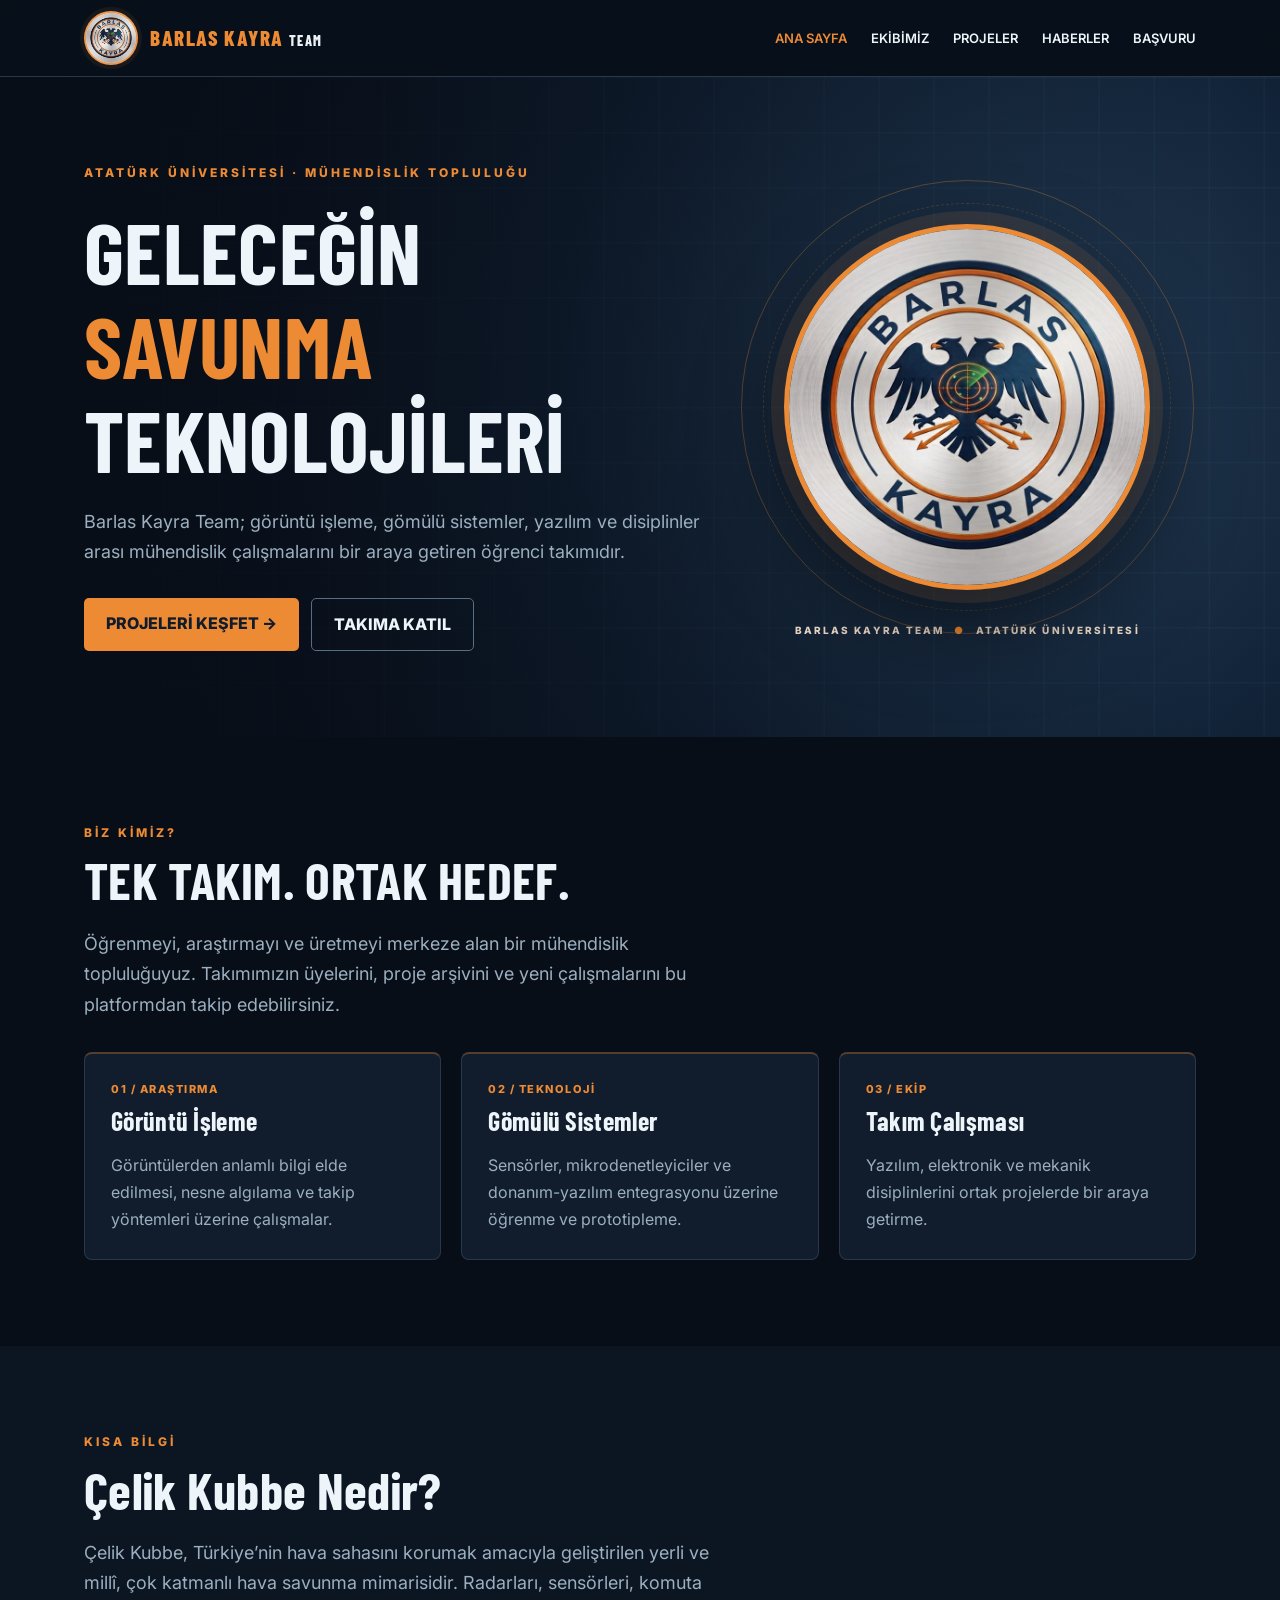
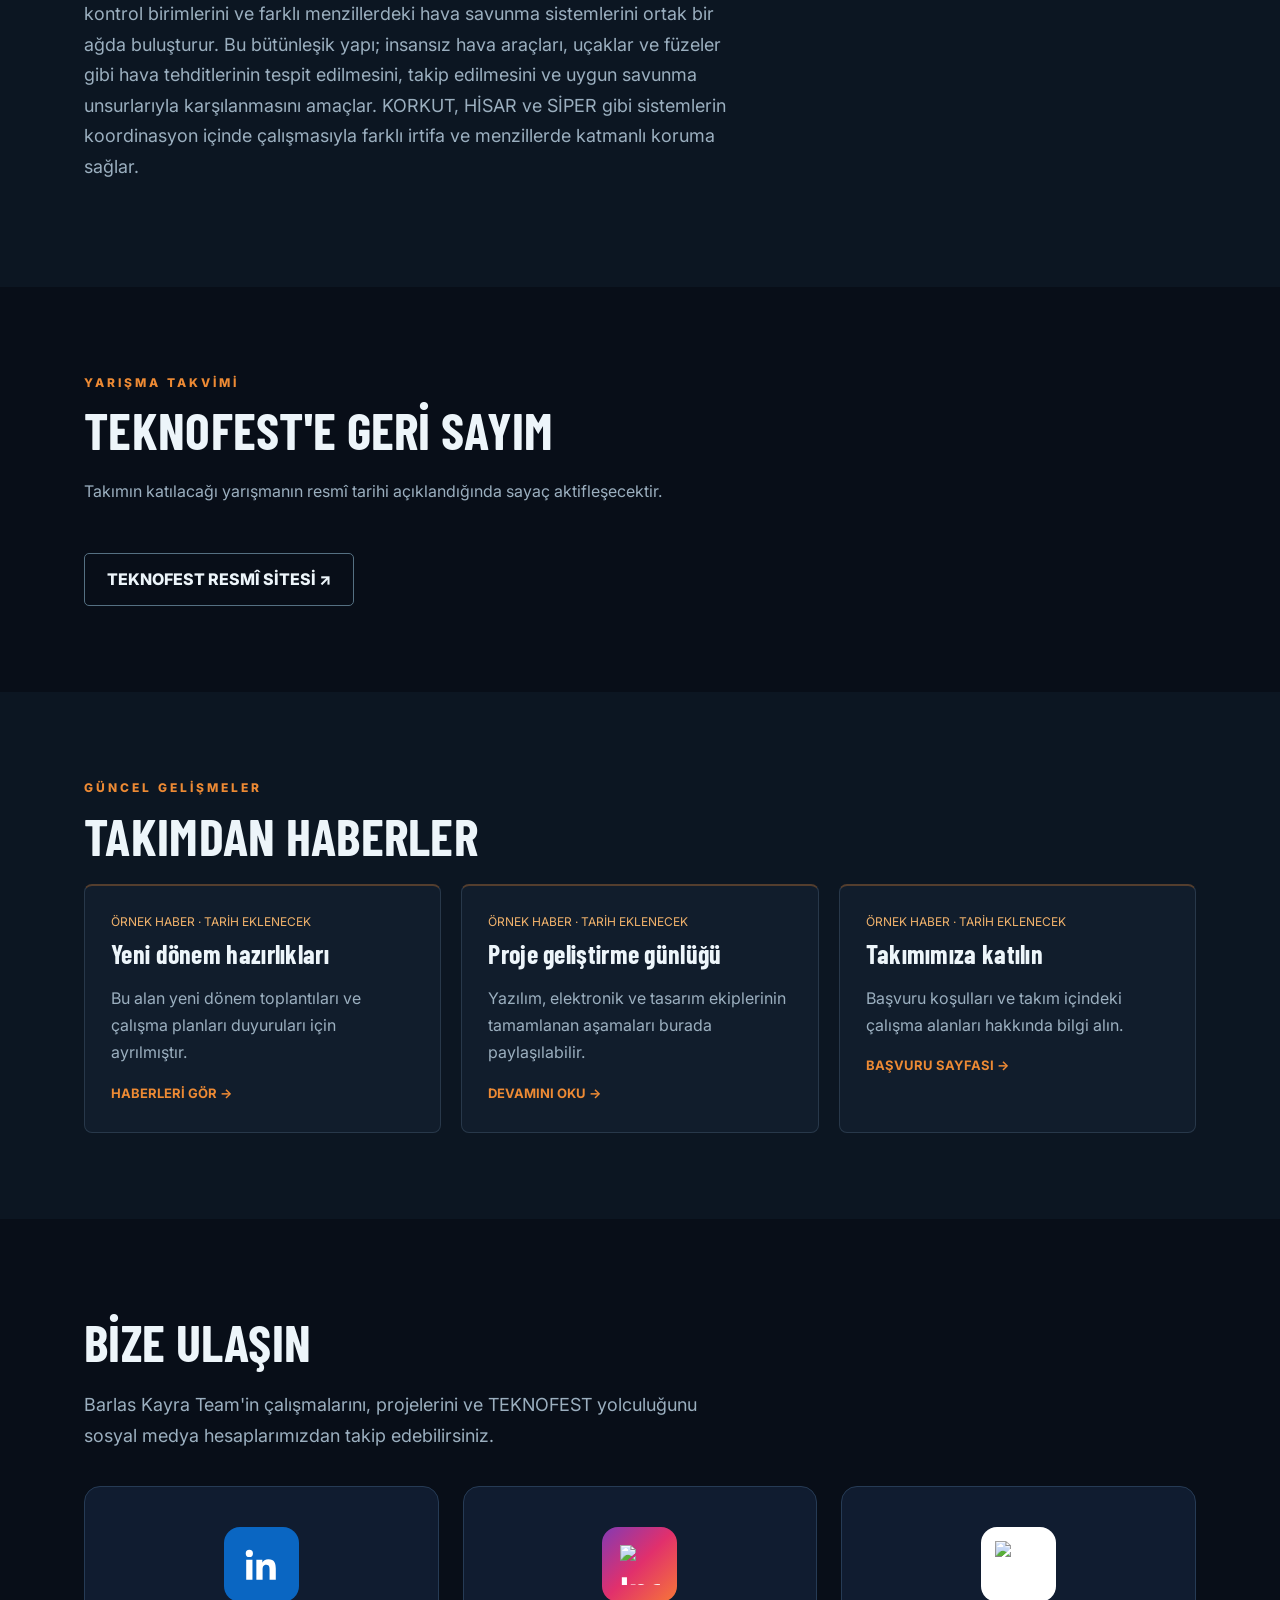
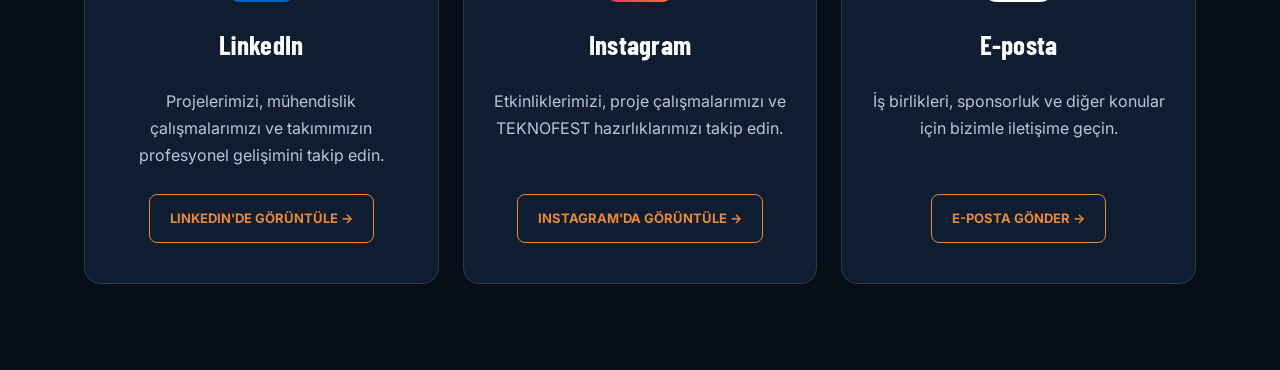
==== index.html @ f14dc2ac "Add files via upload" ====
<!DOCTYPE html>
<!-- Barlas Kayra Team | Ana Sayfa -->
<html lang="tr">
  <head>
    <meta charset="utf-8"/>
    <meta content="width=device-width, initial-scale=1" name="viewport"/>
    <meta content="Barlas Kayra Team | Atatürk Üniversitesi hava savunma sistemleri ve mühendislik takımı" name="description"/>
    <title>
      Barlas Kayra Team | Ana Sayfa
    </title>
    <link href="assets/favicon.png" rel="icon" type="image/png"/>
    <meta content="#080e18" name="theme-color"/>
    <link href="assets/favicon.png" rel="apple-touch-icon"/>
    <link href="https://fonts.googleapis.com" rel="preconnect"/>
    <link crossorigin="" href="https://fonts.gstatic.com" rel="preconnect"/>
    <link href="https://fonts.googleapis.com/css2?family=Barlow+Condensed:wght@500;600;700;800&amp;family=Inter:wght@400;500;600;700&amp;display=swap" rel="stylesheet"/>
    <link href="style.css" rel="stylesheet"/>
  </head>
  <body>
    <a class="skip-link" href="#main">İçeriğe geç</a>
    <header>
      <nav class="wrap">
        <a class="brand" href="index.html">
          <img alt="Barlas Kayra Team logosu" class="brand-logo" height="52" src="assets/barlas-kayra-logo.webp" width="52"/>
          <span class="brand-text">
            BARLAS
            <span>
              KAYRA
            </span>
            <small>
              TEAM
            </small>
          </span>
        </a>
        <button aria-controls="nav-links" aria-expanded="false" aria-label="Menüyü aç" class="menu" type="button">
          ☰
        </button>
        <div class="navlinks" id="nav-links">
          <a aria-current="page" class="active" href="index.html">
            ANA SAYFA
          </a>
          <a href="ekip.html">
            EKİBİMİZ
          </a>
          <a href="projeler.html">
            PROJELER
          </a>
          <a href="haberler.html">
            HABERLER
          </a>
          <a href="basvuru.html">
            BAŞVURU
          </a>
        </div>
      </nav>
    </header>
    
    <main id="main">
      <section class="hero">
        <div class="wrap hero-layout">
          <div class="hero-copy">
            <div class="eyebrow">
              ATATÜRK ÜNİVERSİTESİ · MÜHENDİSLİK TOPLULUĞU
            </div>
            <h1>
              GELECEĞİN
              <br/>
              <span style="color:var(--accent)">
                SAVUNMA
              </span>
              <br/>
              TEKNOLOJİLERİ
            </h1>
            <p class="lead">
              Barlas Kayra Team; görüntü işleme, gömülü sistemler, yazılım ve disiplinler arası mühendislik çalışmalarını bir araya getiren öğrenci takımıdır.
            </p>
            <div class="actions">
              <a class="btn" href="projeler.html">
                PROJELERİ KEŞFET →
              </a>
              <a class="btn secondary" href="basvuru.html">
                TAKIMA KATIL
              </a>
            </div>
          </div>
          <div class="hero-emblem">
            <span class="emblem-ring emblem-ring-outer">
            </span>
            <span class="emblem-ring emblem-ring-inner">
            </span>
            <img alt="Barlas Kayra Team: çift başlı kartal ve radar sembollü kulüp logosu" height="510" src="assets/barlas-kayra-logo.webp" width="510"/>
            <span class="emblem-caption">
              BARLAS KAYRA TEAM
              <b>
                ●
              </b>
              ATATÜRK ÜNİVERSİTESİ
            </span>
          </div>
        </div>
      </section>
      <section class="section">
        <div class="wrap">
          <div class="section-head">
            <div class="eyebrow">
              BİZ KİMİZ?
            </div>
            <h2>
              TEK TAKIM. ORTAK HEDEF.
            </h2>
            <p class="lead">
              Öğrenmeyi, araştırmayı ve üretmeyi merkeze alan bir mühendislik topluluğuyuz. Takımımızın üyelerini, proje arşivini ve yeni çalışmalarını bu platformdan takip edebilirsiniz.
            </p>
          </div>
          <div class="grid">
            <article class="card">
              <div class="tag">
                01 / ARAŞTIRMA
              </div>
              <h3>
                Görüntü İşleme
              </h3>
              <p>
                Görüntülerden anlamlı bilgi elde edilmesi, nesne algılama ve takip yöntemleri üzerine çalışmalar.
              </p>
            </article>
            <article class="card">
              <div class="tag">
                02 / TEKNOLOJİ
              </div>
              <h3>
                Gömülü Sistemler
              </h3>
              <p>
                Sensörler, mikrodenetleyiciler ve donanım-yazılım entegrasyonu üzerine öğrenme ve prototipleme.
              </p>
            </article>
            <article class="card">
              <div class="tag">
                03 / EKİP
              </div>
              <h3>
                Takım Çalışması
              </h3>
              <p>
                Yazılım, elektronik ve mekanik disiplinlerini ortak projelerde bir araya getirme.
              </p>
            </article>
          </div>
        </div>
      </section>
      <section class="section alt">
        <div class="wrap">
          <div class="eyebrow">
            KISA BİLGİ
          </div>
          <h2>
         Çelik Kubbe Nedir?
          </h2>
          <p class="lead">
            

Çelik Kubbe, Türkiye’nin hava sahasını korumak amacıyla geliştirilen yerli ve millî, çok katmanlı hava savunma mimarisidir. Radarları, sensörleri, komuta kontrol birimlerini ve farklı menzillerdeki hava savunma sistemlerini ortak bir ağda buluşturur.

Bu bütünleşik yapı; insansız hava araçları, uçaklar ve füzeler gibi hava tehditlerinin tespit edilmesini, takip edilmesini ve uygun savunma unsurlarıyla karşılanmasını amaçlar. KORKUT, HİSAR ve SİPER gibi sistemlerin koordinasyon içinde çalışmasıyla farklı irtifa ve menzillerde katmanlı koruma sağlar.
          </p>
        </div>
      </section>
      <section class="section">
        <div class="wrap">
          <div class="eyebrow">
            YARIŞMA TAKVİMİ
          </div>
          <h2>
            TEKNOFEST'E GERİ SAYIM
          </h2>
          <p>
            Takımın katılacağı yarışmanın resmî tarihi açıklandığında sayaç aktifleşecektir.
          </p>
          <div class="countdown" id="countdown" role="timer">
          </div>
          <noscript>
            <div class="notice">Geri sayım için JavaScript gerekir.</div>
          </noscript>
          <a class="btn secondary" href="https://www.teknofest.org/" rel="noopener noreferrer" target="_blank">
            TEKNOFEST RESMÎ SİTESİ ↗
          </a>
        </div>
      </section>
      <section class="section alt">
        <div class="wrap">
          <div class="eyebrow">
            GÜNCEL GELİŞMELER
          </div>
          <h2>
            TAKIMDAN HABERLER
          </h2>
          <div class="grid">
            <article class="card">
              <div class="meta">
                ÖRNEK HABER · TARİH EKLENECEK
              </div>
              <h3>
                Yeni dönem hazırlıkları
              </h3>
              <p>
                Bu alan yeni dönem toplantıları ve çalışma planları duyuruları için ayrılmıştır.
              </p>
              <a class="more" href="haberler.html">
                HABERLERİ GÖR →
              </a>
            </article>
            <article class="card">
              <div class="meta">
                ÖRNEK HABER · TARİH EKLENECEK
              </div>
              <h3>
                Proje geliştirme günlüğü
              </h3>
              <p>
                Yazılım, elektronik ve tasarım ekiplerinin tamamlanan aşamaları burada paylaşılabilir.
              </p>
              <a class="more" href="haberler.html">
                DEVAMINI OKU →
              </a>
            </article>
            <article class="card">
              <div class="meta">
                ÖRNEK HABER · TARİH EKLENECEK
              </div>
              <h3>
                Takımımıza katılın
              </h3>
              <p>
                Başvuru koşulları ve takım içindeki çalışma alanları hakkında bilgi alın.
              </p>
              <a class="more" href="basvuru.html">
                BAŞVURU SAYFASI →
              </a>
            </article>
          </div>
        </div>
      </section>
      

<!-- BİZE ULAŞIN -->
<section class="section" id="iletisim">
  <div class="wrap">
    <h2>BİZE ULAŞIN</h2>
    <p class="lead">Barlas Kayra Team'in çalışmalarını, projelerini ve TEKNOFEST yolculuğunu sosyal medya hesaplarımızdan takip edebilirsiniz.</p>

<div class="contact-grid">

    <!-- LINKEDIN KARTI -->
    <article class="contact-card">

        <div class="contact-icon linkedin">
            <svg
                xmlns="http://www.w3.org/2000/svg"
                width="42"
                height="42"
                viewBox="0 0 24 24"
                fill="white"
                aria-hidden="true"
            >
                <path d="M20.447 20.452h-3.554v-5.569c0-1.328-.027-3.037-1.852-3.037-1.853 0-2.136 1.445-2.136 2.939v5.667H9.35V9h3.414v1.561h.049c.476-.9 1.637-1.85 3.37-1.85 3.601 0 4.267 2.37 4.267 5.455v6.286zM5.337 7.433a2.062 2.062 0 1 1 0-4.124 2.062 2.062 0 0 1 0 4.124zM7.119 20.452H3.555V9h3.564v11.452z"/>
            </svg>
        </div>

        <h3>LinkedIn</h3>

        <p>
            Projelerimizi, mühendislik çalışmalarımızı
            ve takımımızın profesyonel gelişimini takip edin.
        </p>

        <a
            class="contact-button"
            href="https://www.linkedin.com/"
            target="_blank"
            rel="noopener noreferrer"
        >
            LINKEDIN'DE GÖRÜNTÜLE →
        </a>

    </article>

    <!-- INSTAGRAM KARTI -->
    <article class="contact-card">

        <div class="contact-icon instagram">
            <img
                src="https://cdn.simpleicons.org/instagram/ffffff"
                alt="Instagram logosu"
                loading="lazy"
            >
        </div>

        <h3>Instagram</h3>

        <p>
            Etkinliklerimizi, proje çalışmalarımızı
            ve TEKNOFEST hazırlıklarımızı takip edin.
        </p>

        <a
            class="contact-button"
            href="https://www.instagram.com/barlaskayrateam/"
            target="_blank"
            rel="noopener noreferrer"
        >
            INSTAGRAM'DA GÖRÜNTÜLE →
        </a>

    </article>

    <!-- GMAIL KARTI -->
    <article class="contact-card">

        <div class="contact-icon gmail">
            <img
                src="https://cdn.simpleicons.org/gmail/EA4335"
                alt="Gmail logosu"
                loading="lazy"
            >
        </div>

        <h3>E-posta</h3>

        <p>
            İş birlikleri, sponsorluk ve diğer konular
            için bizimle iletişime geçin.
        </p>

        <a
            class="contact-button"
            href="mailto:barlaskayrateam@gmail.com"
        >
            E-POSTA GÖNDER →
        </a>

    </article>

</div>
---- style.css ----
/* Barlas Kayra Team | Ortak stil dosyası */

:root {
  --bg: #080e18;
  --panel: #111d2c;
  --line: #28384a;
  --ink: #edf5fa;
  --muted: #9bafbf;
  --accent: #ed8a34;
  --gold: #f2b36c;
}

* {
  box-sizing:border-box
}

html {
  scroll-behavior:smooth
}

body {
  margin:0;
  background:var(--bg);
  color:var(--ink);
  font-family:Inter,Arial,sans-serif;
  line-height:1.7
}

a {
  color:inherit;
  text-decoration:none
}

.wrap {
  max-width:1160px;
  margin:auto;
  padding:0 24px
}

header {
  position:sticky;
  top:0;
  z-index:10;
  background:#08101bea;
  border-bottom:1px solid var(--line);
  backdrop-filter:blur(12px)
}

nav {
  display:flex;
  align-items:center;
  justify-content:space-between;
  min-height:76px;
  gap:18px
}

.brand {
  font:800 25px 'Barlow Condensed',sans-serif;
  letter-spacing:1.5px
}

.brand span {
  color:var(--accent)
}

.navlinks {
  display:flex;
  gap:24px;
  align-items:center;
  font-size:13px;
  font-weight:600
}

.navlinks a:hover,.active {
  color:var(--accent)
}

.btn {
  display:inline-block;
  background:var(--accent);
  color:#101b2b;
  padding:12px 22px;
  border-radius:5px;
  font-weight:800;
  border:0;
  cursor:pointer
}

.btn.secondary {
  background:transparent;
  color:var(--ink);
  border:1px solid #557082
}

.btn:hover {
  filter:brightness(1.12)
}

.menu {
  display:none;
  background:none;
  border:1px solid var(--line);
  color:white;
  padding:7px 12px
}

.hero {
  position:relative;
  overflow:hidden;
  min-height:600px;
  display:flex;
  align-items:center;
  background:radial-gradient(circle at 76% 48%,#273f58 0%,#112237 42%,#080e18 85%)
}

.hero:before {
  content:'';
  position:absolute;
  inset:0;
  background:linear-gradient(90deg,#080e18 3%,transparent 95%),repeating-linear-gradient(0deg,transparent 0 53px,#4da6ad0d 54px 55px),repeating-linear-gradient(90deg,transparent 0 53px,#4da6ad0d 54px 55px);
  pointer-events:none
}

.hero .wrap {
  position:relative;
  width:100%
}

.eyebrow {
  color:var(--accent);
  letter-spacing:3px;
  font-size:12px;
  font-weight:800;
  text-transform:uppercase
}

h1,h2,h3 {
  font-family:'Barlow Condensed',sans-serif;
  line-height:1.1;
  letter-spacing:.3px
}

h1 {
  font-size:clamp(52px,8vw,100px);
  max-width:790px;
  margin:20px 0
}

h2 {
  font-size:clamp(35px,5vw,52px);
  margin:8px 0 20px
}

h3 {
  font-size:26px;
  margin:8px 0 12px
}

p {
  color:var(--muted)
}

.lead {
  font-size:18px;
  max-width:650px
}

.actions {
  display:flex;
  gap:12px;
  flex-wrap:wrap;
  margin-top:30px
}

.section {
  padding:86px 0
}

.section.alt {
  background:#0c1622
}

.section-head {
  margin-bottom:32px
}

.grid {
  display:grid;
  grid-template-columns:repeat(3,1fr);
  gap:20px
}

.card {
  background:var(--panel);
  border:1px solid var(--line);
  padding:26px;
  border-radius:8px
}

.card p {
  margin-bottom:0
}

.tag {
  font-size:11px;
  font-weight:800;
  letter-spacing:1.5px;
  color:var(--accent)
}

.card a.more {
  display:inline-block;
  color:var(--accent);
  margin-top:15px;
  font-weight:700;
  font-size:13px
}

.statrow {
  display:flex;
  gap:24px;
  flex-wrap:wrap;
  margin-top:34px
}

.stat {
  border-left:2px solid var(--accent);
  padding-left:18px
}

.stat strong {
  display:block;
  font:700 35px 'Barlow Condensed',sans-serif
}

.stat small {
  color:var(--muted)
}

.countdown {
  display:flex;
  gap:12px;
  flex-wrap:wrap;
  margin:24px 0
}

.timebox {
  min-width:100px;
  text-align:center;
  padding:18px;
  background:#172739;
  border:1px solid #345166;
  border-radius:6px
}

.timebox strong {
  display:block;
  font:800 36px 'Barlow Condensed',sans-serif
}

.timebox small {
  font-size:11px;
  letter-spacing:2px;
  color:var(--muted)
}

.notice {
  border-left:3px solid var(--gold);
  padding:14px 18px;
  background:#252318;
  color:#e9d8b2;
  font-size:13px;
  margin-top:20px
}

.page-hero {
  padding:85px 0 55px;
  background:linear-gradient(120deg,#142b44,#090f1b)
}

.page-hero h1 {
  font-size:clamp(48px,7vw,75px);
  margin:12px 0
}

.avatar {
  height:120px;
  display:grid;
  place-items:center;
  background:linear-gradient(135deg,#1b3a48,#122230);
  border:1px solid #315461;
  border-radius:6px;
  font:800 42px 'Barlow Condensed',sans-serif;
  color:var(--accent)
}

.form {
  max-width:760px
}

.field {
  margin-bottom:18px
}

.field label {
  display:block;
  font-weight:700;
  font-size:13px;
  margin-bottom:7px
}

.field input,.field select,.field textarea {
  width:100%;
  background:#101e2d;
  color:var(--ink);
  border:1px solid #3a5264;
  padding:13px;
  border-radius:5px;
  font:inherit
}

.field textarea {
  min-height:130px
}

.field input:focus,.field select:focus,.field textarea:focus {
  outline:2px solid var(--accent)
}

.check {
  display:flex;
  gap:10px;
  align-items:flex-start;
  margin-bottom:18px
}

.check input {
  margin-top:7px
}

.check label {
  font-size:13px;
  color:var(--muted)
}

footer {
  padding:42px 0;
  border-top:1px solid var(--line);
  font-size:13px
}

footer .wrap {
  display:flex;
  justify-content:space-between;
  gap:20px;
  flex-wrap:wrap
}

footer p {
  margin:0
}

.meta {
  font-size:12px;
  color:var(--gold)
}

@media(max-width:800px) {
  .menu {
    display:block
  }
  .navlinks {
    display:none;
    position:absolute;
    left:0;
    right:0;
    top:76px;
    background:#101b29;
    flex-direction:column;
    align-items:stretch;
    padding:22px 25px
  }
  .navlinks.open {
    display:flex
  }
  .grid {
    grid-template-columns:1fr
  }
  .hero {
    min-height:580px
  }
  .section {
    padding:60px 0
  }
  .timebox {
    min-width:70px;
    flex:1
  }
}

/* Barlas Kayra Team'in özgün ambleminden uyarlanan kurumsal stil */ :root {
  --brand-navy: #172d4a;
  --brand-orange: #ed8a34;
  --brand-cream: #f4ece1;
}

.brand {
  display:inline-flex;
  align-items:center;
  gap:12px;
  line-height:1.1;
  white-space:nowrap;
  font-size:21px
}

.brand-logo {
  width:54px;
  height:54px;
  border-radius:50%;
  object-fit:cover;
  border:2px solid rgba(237,138,52,.85);
  background:#efe7db;
  box-shadow:0 0 0 4px rgba(237,138,52,.08)
}

.brand-text {
  display:inline-flex;
  align-items:baseline;
  gap:5px;
  flex-wrap:wrap
}

.brand-text small {
  color:#ecf1f6;
  letter-spacing:1.5px;
  font-size:14px
}

.navlinks a.active {
  color:var(--accent)
}

.hero {
  min-height:660px
}

.hero-layout {
  display:grid;
  grid-template-columns:minmax(0,1.15fr) minmax(315px,.85fr);
  align-items:center;
  gap:35px;
  z-index:1
}

.hero-copy {
  position:relative;
  z-index:2
}

.hero-copy h1 {
  font-size:clamp(53px,6.7vw,91px)
}

.hero-emblem {
  min-width:0;
  aspect-ratio:1;
  position:relative;
  display:grid;
  place-items:center;
  isolation:isolate
}

.hero-emblem>img {
  position:relative;
  z-index:2;
  width:80%;
  max-width:510px;
  height:auto;
  aspect-ratio:1;
  object-fit:cover;
  border-radius:50%;
  border:5px solid var(--brand-orange);
  box-shadow:0 0 0 13px rgba(241,151,73,.10),0 35px 85px rgba(0,0,0,.5)
}

.emblem-ring {
  position:absolute;
  border:1px solid rgba(237,138,52,.30);
  border-radius:50%;
  aspect-ratio:1;
  z-index:0;
  pointer-events:none
}

.emblem-ring-outer {
  width:99%
}

.emblem-ring-inner {
  width:89%;
  border-style:dashed;
  opacity:.7
}

.emblem-caption {
  position:absolute;
  bottom:-3px;
  left:0;
  right:0;
  text-align:center;
  color:#e9d6c5;
  font-size:10px;
  font-weight:800;
  letter-spacing:2.1px
}

.emblem-caption b {
  color:var(--brand-orange);
  margin-inline:6px
}

.page-hero-inner {
  display:flex;
  align-items:center;
  justify-content:space-between;
  gap:30px
}

.page-copy {
  min-width:0
}

.page-logo {
  border-radius:50%;
  border:3px solid var(--brand-orange);
  object-fit:cover;
  width:138px;
  height:138px;
  box-shadow:0 15px 45px #0005
}

.card {
  border-top:2px solid rgba(237,138,52,.30);
  transition:border-color .2s,transform .2s
}

.card:hover {
  border-color:rgba(237,138,52,.65);
  transform:translateY(-3px)
}

.btn:focus-visible,.navlinks a:focus-visible,.menu:focus-visible {
  outline:3px solid #f4b274;
  outline-offset:4px
}

@media(max-width:900px) {
  .hero-layout {
    gap:10px;
    grid-template-columns:1.2fr .8fr
  }
  .hero-copy h1 {
    font-size:clamp(48px,7vw,74px)
  }
  .emblem-caption {
    font-size:8px;
    letter-spacing:1px
  }
}

@media(max-width:800px) {
  .brand {
    font-size:19px
  }
  .brand-logo {
    width:48px;
    height:48px
  }
  .hero-layout {
    grid-template-columns:1fr;
    gap:15px;
    padding-top:64px;
    padding-bottom:70px
  }
  .hero {
    min-height:0
  }
  .hero-emblem {
    max-width:440px;
    width:100%;
    margin-inline:auto
  }
  .hero-copy h1 {
    font-size:clamp(49px,11vw,80px)
  }
  .page-logo {
    width:96px;
    height:96px
  }
  .page-hero-inner {
    gap:12px
  }
}

@media(max-width:480px) {
  .brand {
    font-size:17px;
    gap:8px
  }
  .brand-logo {
    width:42px;
    height:42px
  }
  .brand-text small {
    font-size:12px
  }
  .hero-emblem {
    max-width:340px
  }
  .emblem-caption {
    bottom:-12px;
    font-size:7.5px;
    letter-spacing:1.1px
  }
  .page-logo {
    width:72px;
    height:72px
  }
  .page-hero .eyebrow {
    letter-spacing:1.2px
  }
}

@media(prefers-reduced-motion:reduce) {
  .card {
    transition:none
  }
}

/* Son düzeltmeler: erişilebilirlik ve form */
.skip-link {
  position:absolute;
  left:12px;
  top:-60px;
  z-index:100;
  background:var(--accent);
  color:#101b2b;
  padding:10px 16px;
  border-radius:5px;
  font-weight:800
}

.skip-link:focus {
  top:12px
}

.field textarea {
  resize:vertical
}

.check input {
  flex-shrink:0
}

#form-result {
  margin-top:16px;
  color:var(--gold);
  font-size:14px
}

.field input:focus-visible,.field select:focus-visible,.field textarea:focus-visible {
  outline:2px solid var(--accent);
  outline-offset:2px
}

/* Ekip sayfası: grup ve üye kartları */
.members{list-style:none;margin:0;padding:0;display:grid;grid-template-columns:repeat(auto-fill,minmax(210px,1fr));gap:20px}
.members-lead{grid-template-columns:repeat(2,minmax(210px,260px))}
.member{background:var(--panel);border:1px solid var(--line);border-top:2px solid rgba(237,138,52,.45);border-radius:8px;overflow:hidden}
.member-photo{margin:0;aspect-ratio:4/5;background:#122230;overflow:hidden}
.member-photo img{width:100%;height:100%;object-fit:cover;display:block}
.member-photo.no-photo{display:grid;place-items:center;background:linear-gradient(135deg,#1b3a48,#122230)}
.member-initials{font:800 56px 'Barlow Condensed',sans-serif;color:var(--accent);letter-spacing:2px}
.member-info{padding:14px 16px 18px}
.member-info h3{font-size:22px;margin:2px 0 0}
.member-role{display:inline-block;font-size:11px;font-weight:800;letter-spacing:1.5px;color:var(--accent);text-transform:uppercase}
.group-head h2{border-left:4px solid var(--accent);padding-left:16px}
.subteams{display:grid;gap:38px}
.subteam-title{font-size:28px;margin:0 0 16px;display:flex;align-items:center;gap:14px}
.subteam-title:after{content:'';flex:1;height:1px;background:var(--line)}
.card.join{max-width:420px}
@media(max-width:800px){.members{grid-template-columns:repeat(2,1fr);gap:14px}.members-lead{grid-template-columns:repeat(2,1fr)}.member-info h3{font-size:19px}}

/* ============================== */
/* BİZE ULAŞIN BÖLÜMÜ */
/* ============================== */

.contact-grid {
  display: grid;
  grid-template-columns: repeat(3, minmax(0, 1fr));
  gap: 24px;
  margin-top: 35px;
}

/* SOSYAL MEDYA KARTLARI */

.contact-card {
  display: flex;
  flex-direction: column;
  align-items: center;
  text-align: center;

  padding: 40px 30px;

  background: #101c30;
  border: 1px solid #263b55;
  border-radius: 16px;

  color: #ffffff;
  text-decoration: none;

  transition: 0.3s ease;
}

.contact-card:hover {
  transform: translateY(-6px);
  border-color: #e98932;
  box-shadow: 0 12px 30px rgba(0, 0, 0, 0.25);
}

/* SOSYAL MEDYA SİMGELERİ */

.contact-icon {
  display: flex;
  align-items: center;
  justify-content: center;

  width: 75px;
  height: 75px;

  border-radius: 16px;
  margin-bottom: 20px;

  color: white;
  font-size: 34px;
  font-weight: bold;
}


/* LINKEDIN */

.contact-icon.linkedin,
.sosyal-logo.linkedin-logo {
    background: #0a66c2;
}

/* INSTAGRAM */

.contact-icon.instagram,
.sosyal-logo.instagram-logo {
    background: linear-gradient(
        135deg,
        #833ab4,
        #e1306c,
        #f77737
    );
}

/* GMAIL */

.contact-icon.gmail,
.sosyal-logo.gmail-logo {
    background: #ffffff;
}

/* TÜM LOGOLARIN ORTAK TASARIMI */

.contact-icon,
.sosyal-logo {
    display: flex;
    align-items: center;
    justify-content: center;

    width: 75px;
    height: 75px;

    border-radius: 16px;
    margin-bottom: 20px;
}

/* SVG LOGO BOYUTLARI */

.contact-icon svg,
.sosyal-logo svg {
    width: 42px;
    height: 42px;
    display: block;
}

/* GMAIL LOGOSU */

.contact-icon.gmail svg,
.sosyal-logo.gmail-logo svg {
    width: 48px;
    height: 48px;
}

/* KART BAŞLIKLARI */

.contact-card h3 {
  font-size: 27px;
  margin-bottom: 12px;
  color: #ffffff;
}

/* AÇIKLAMA */

.contact-card p {
  color: #b8c6d8;
  line-height: 1.7;
  margin-bottom: 25px;
}

/* BAĞLANTI BUTONU */

.contact-button {
  margin-top: auto;
  padding: 12px 20px;

  border: 1px solid #e98932;
  border-radius: 8px;

  color: #e98932;
  font-size: 13px;
  font-weight: 700;

  transition: 0.3s;
}

.contact-card:hover .contact-button {
  background: #e98932;
  color: #08121f;
}

/* MOBİL UYUMLULUK */

@media (max-width: 768px) {

  .contact-grid {
    grid-template-columns: 1fr;
  }

  .contact-card {
    padding: 30px 20px;
  }

}


/* PROJE GÖRSELLERİ SLIDER */

.proje-slider {
    position: relative;
    width: 100%;
    max-width: 1100px;
    margin: 30px auto 0;
    overflow: hidden;
    border-radius: 16px;
    background: #101c30;
    border: 1px solid #263b55;
}

/* FOTOĞRAF ALANI */

.slider-gorseller {
    width: 100%;
    height: 520px;
    position: relative;
}

/* FOTOĞRAFLAR */

.slider-foto {
    display: none;
    width: 100%;
    height: 100%;
    object-fit: contain;
}

/* AKTİF FOTOĞRAF */

.slider-foto.aktif {
    display: block;
}

/* SAĞ VE SOL OKLAR */

.slider-ok {
    position: absolute;
    top: 50%;
    transform: translateY(-50%);
    z-index: 2;

    width: 48px;
    height: 48px;

    background: rgba(8, 14, 24, 0.8);
    color: #ffffff;

    border: 1px solid #ed8a34;
    border-radius: 50%;

    font-size: 24px;
    cursor: pointer;
    transition: 0.3s;
}

.slider-ok:hover {
    background: #ed8a34;
    color: #080e18;
}

.slider-ok.onceki {
    left: 15px;
}

.slider-ok.sonraki {
    right: 15px;
}

/* FOTOĞRAF SAYACI */

.slider-sayac {
    text-align: center;
    margin-top: 15px;
    color: #ed8a34;
    font-size: 16px;
    font-weight: 700;
}

/* MOBİL UYUMLULUK */

@media (max-width: 768px) {

    .slider-gorseller {
        height: 300px;
    }

    .slider-ok {
        width: 38px;
        height: 38px;
        font-size: 19px;
    }

}

/* SAĞ PROJE KISAYOL MENÜSÜ */

.proje-kisayollar {
    position: fixed;
    top: 150px;
    right: 24px;
    width: 225px;
    padding: 22px 18px;

    background: #111d2e;
    border: 1px solid rgba(255, 140, 45, 0.25);
    border-radius: 16px;

    display: flex;
    flex-direction: column;
    gap: 12px;

    z-index: 20;
    box-shadow: 0 10px 30px rgba(0, 0, 0, 0.25);
}

.proje-kisayollar h3 {
    margin: 0 0 8px;
    color: #ff922e;
    font-size: 15px;
}

.proje-kisayollar a {
    color: #d5dce6;
    font-size: 12px;
    text-decoration: none;
    transition: color 0.2s;
}

.proje-kisayollar a:hover {
    color: #ff922e;
}

/* Menü içeriklerin üzerine binmesin */
@media (min-width: 1250px) {
    .proje-kisayollar ~ .section {
        margin-right: 245px;
    }
}

/* Küçük ekranlarda menüyü normal akışa al */
@media (max-width: 1249px) {
    .proje-kisayollar {
        position: static;
        width: auto;
        max-width: 600px;
        margin: 24px auto;
    }
}

/* Başlıklara tıklayınca üst menü kapatmasın */
section[id] {
    scroll-margin-top: 120px;
}

/* Bize Ulaşın - marka logoları ve duyarlı kart düzeni */
.contact-icon img { width: 40px; height: 40px; display: block; }
.contact-icon.gmail { background: #ffffff; }
.contact-icon.gmail img { width: 48px; height: 48px; }
.contact-card { min-width: 0; }
@media (max-width: 1000px) and (min-width: 769px) {
  .contact-grid { grid-template-columns: repeat(2, minmax(0, 1fr)); }
}

/* Bize Ulaşın: üç eşit kart ve marka logoları */
.contact-grid { grid-template-columns: repeat(3, minmax(0, 1fr)); }
.contact-card { min-width: 0; }
.contact-icon img { display:block; width:40px; height:40px; object-fit:contain; }
.contact-icon.gmail { background:#fff; }
.contact-icon.gmail img { width:48px; height:48px; }
@media (max-width: 1000px) and (min-width: 769px) {
  .contact-grid { grid-template-columns:repeat(2,minmax(0,1fr)); }
}
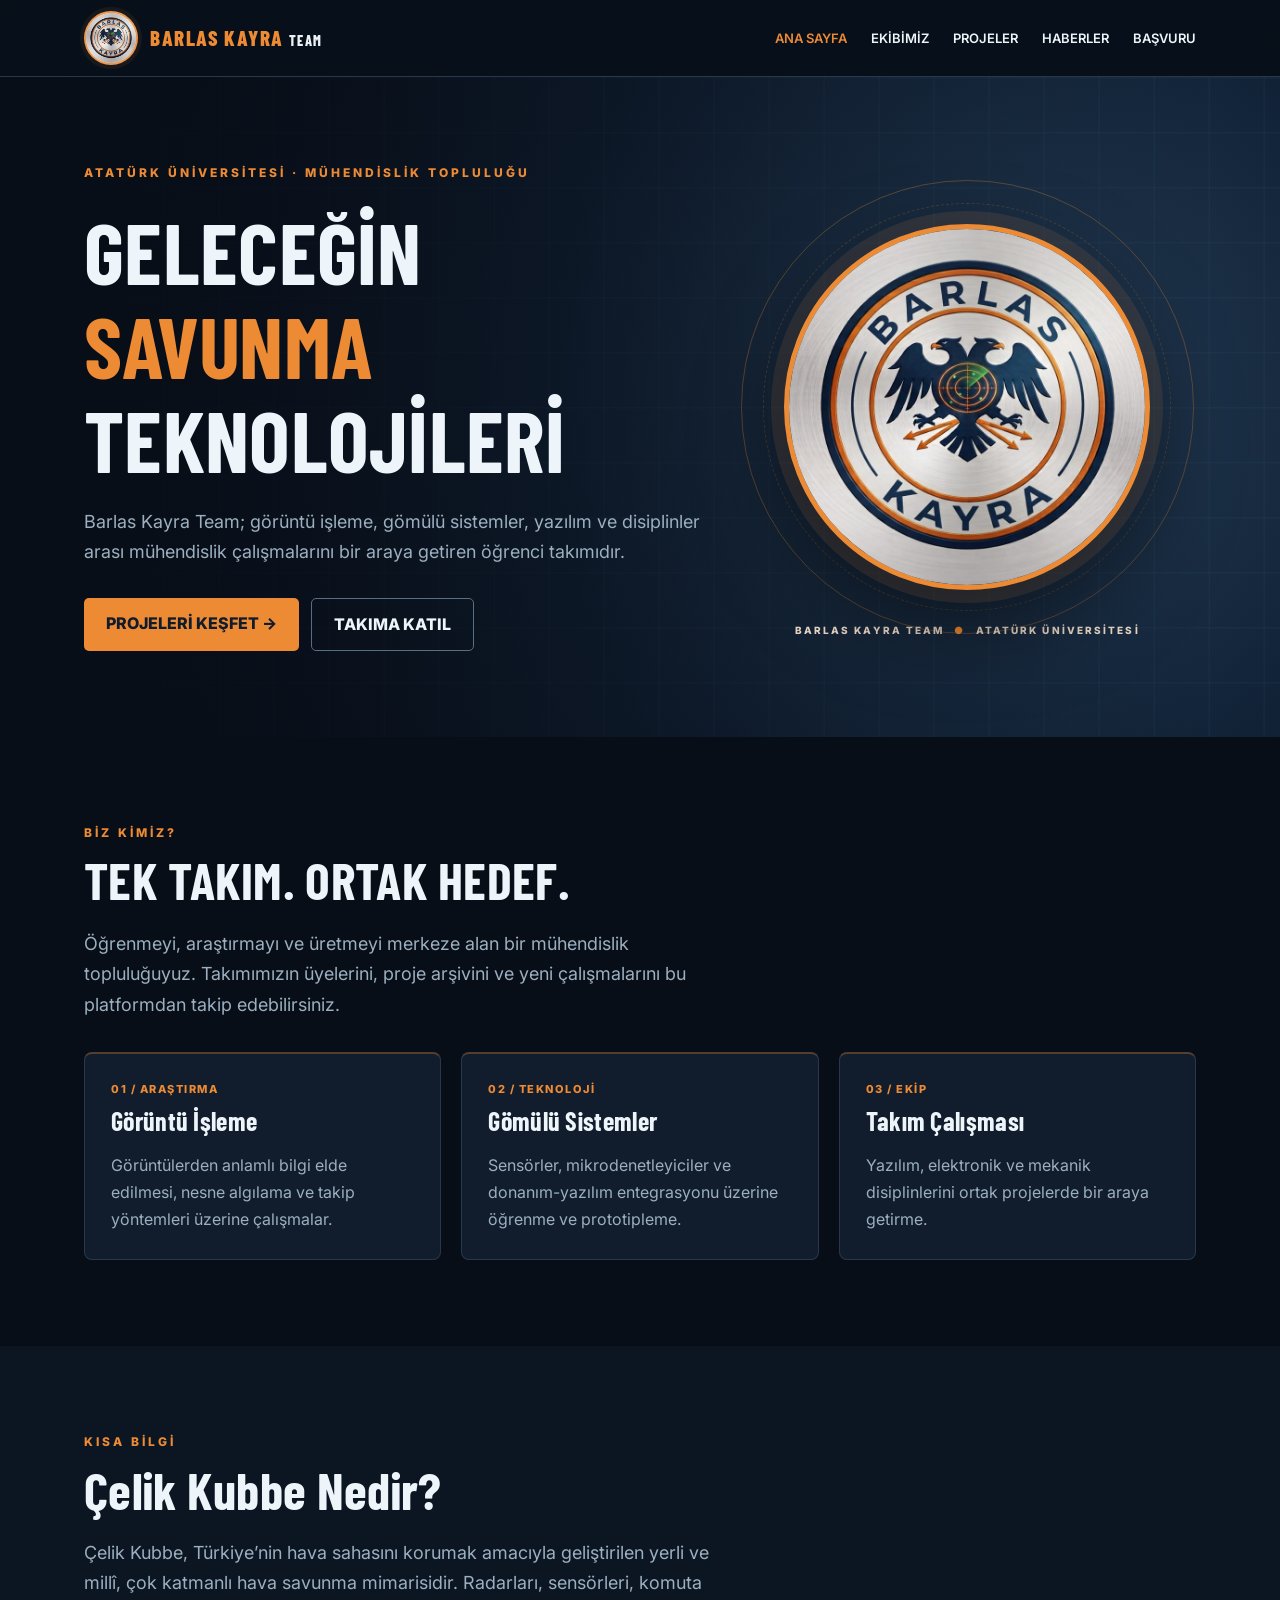
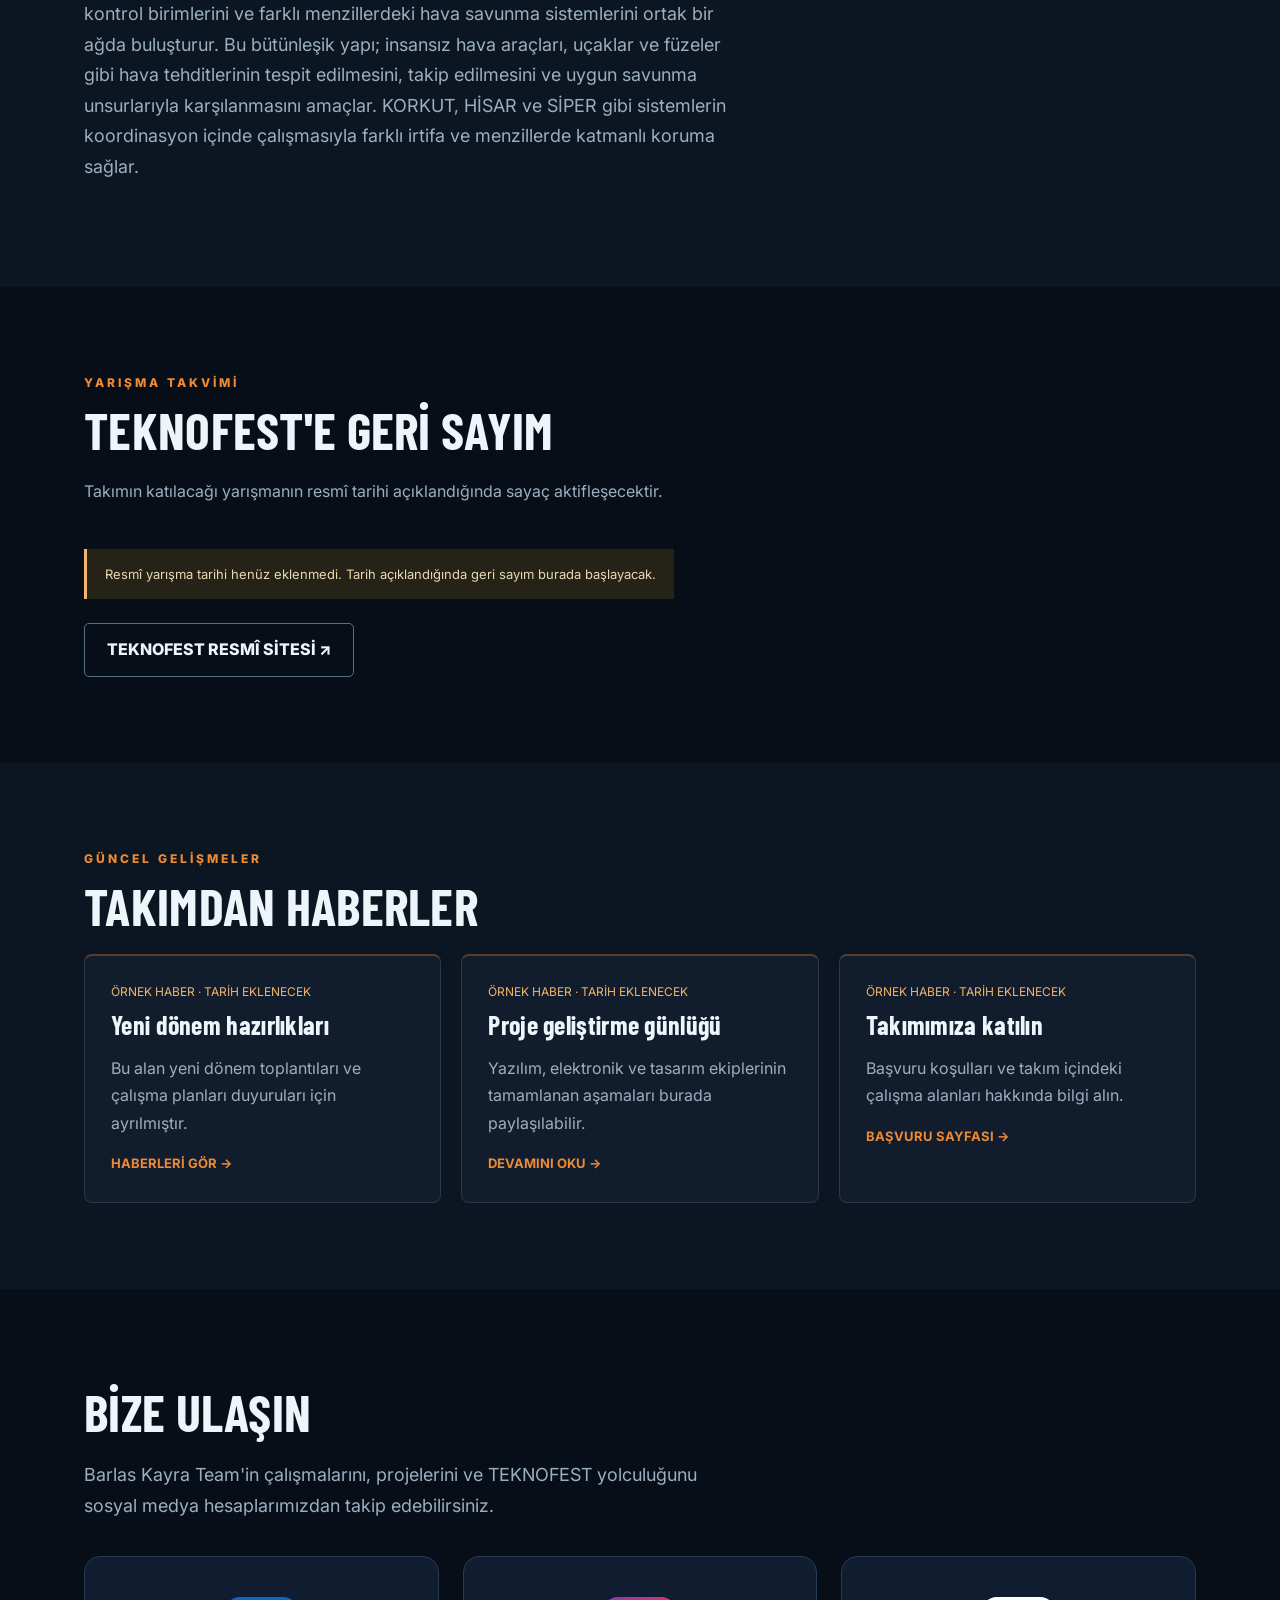
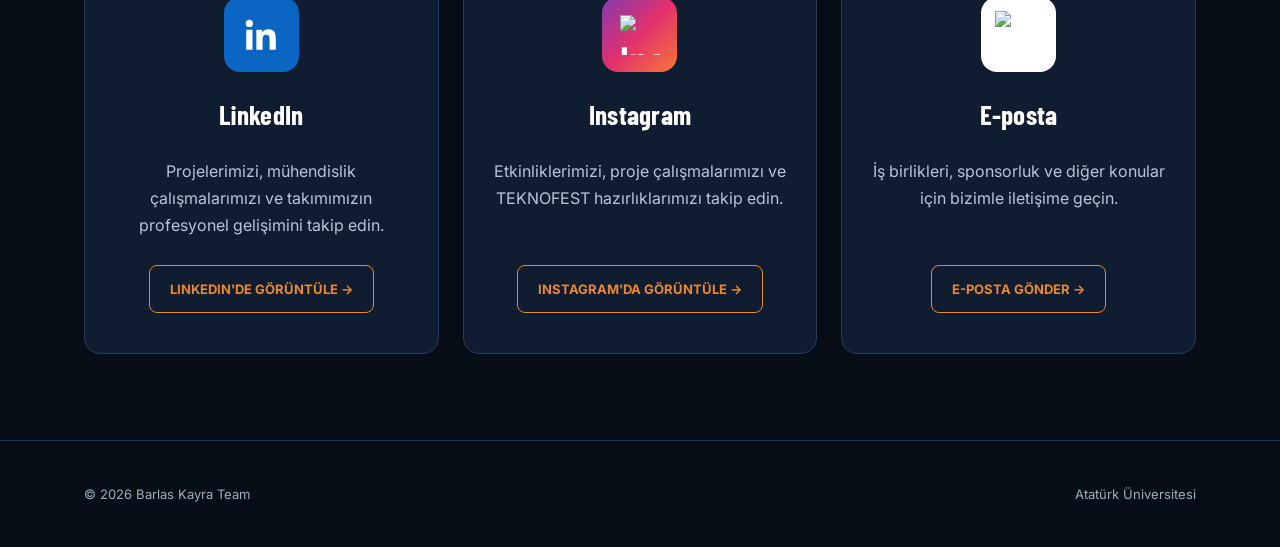
==== commit fc8e6381: "Add files via upload" ====
--- a/index.html
+++ b/index.html
@@ -342,3 +342,17 @@
     </article>
 
 </div>
+  </div>
+</section>
+</main>
+
+<footer>
+  <div class="wrap">
+    <p>© <span id="year"></span> Barlas Kayra Team</p>
+    <p>Atatürk Üniversitesi</p>
+  </div>
+</footer>
+
+<script src="common.js?v=menu-fix-2" defer></script>
+</body>
+</html>
--- a/style.css
+++ b/style.css
@@ -365,10 +365,13 @@
   color:var(--gold)
 }
 
-@media(max-width:800px) {
-  .menu {
-    display:block
-  }
+@media (max-width: 800px) {
+    .menu {
+        display: block;
+        position: relative;
+        z-index: 101;
+        cursor: pointer;
+    }
   .navlinks {
     display:none;
     position:absolute;
@@ -1032,3 +1035,46 @@
 @media (max-width: 1000px) and (min-width: 769px) {
   .contact-grid { grid-template-columns:repeat(2,minmax(0,1fr)); }
 }
+
+/* SOSYAL MEDYA KARTLARI - MOBİL DÜZELTME */
+
+@media (max-width: 768px) {
+
+    .contact-grid {
+        grid-template-columns: 1fr;
+        gap: 16px;
+        width: 100%;
+    }
+
+    .contact-card {
+        width: 100%;
+        min-width: 0;
+        padding: 25px 20px;
+        box-sizing: border-box;
+    }
+
+    .contact-card h3 {
+        font-size: 22px;
+    }
+
+    .contact-card p {
+        font-size: 14px;
+        overflow-wrap: anywhere;
+    }
+
+    .contact-button {
+        display: inline-block;
+        max-width: 100%;
+        text-align: center;
+    }
+}
+
+
+/* Mobil navigasyon: menünün tıklanabilir ve görünür kalması */
+@media (max-width: 800px) {
+  header { z-index: 1000; }
+  .menu { display: block; position: relative; z-index: 1002; cursor: pointer; touch-action: manipulation; }
+  .navlinks { display: none; position: absolute; top: 100%; left: 0; right: 0; z-index: 1001; background: #101b29; flex-direction: column; align-items: stretch; padding: 16px 24px; box-shadow: 0 12px 24px rgba(0,0,0,.3); }
+  .navlinks.open { display: flex; }
+  .navlinks a { display: block; padding: 12px 8px; }
+}
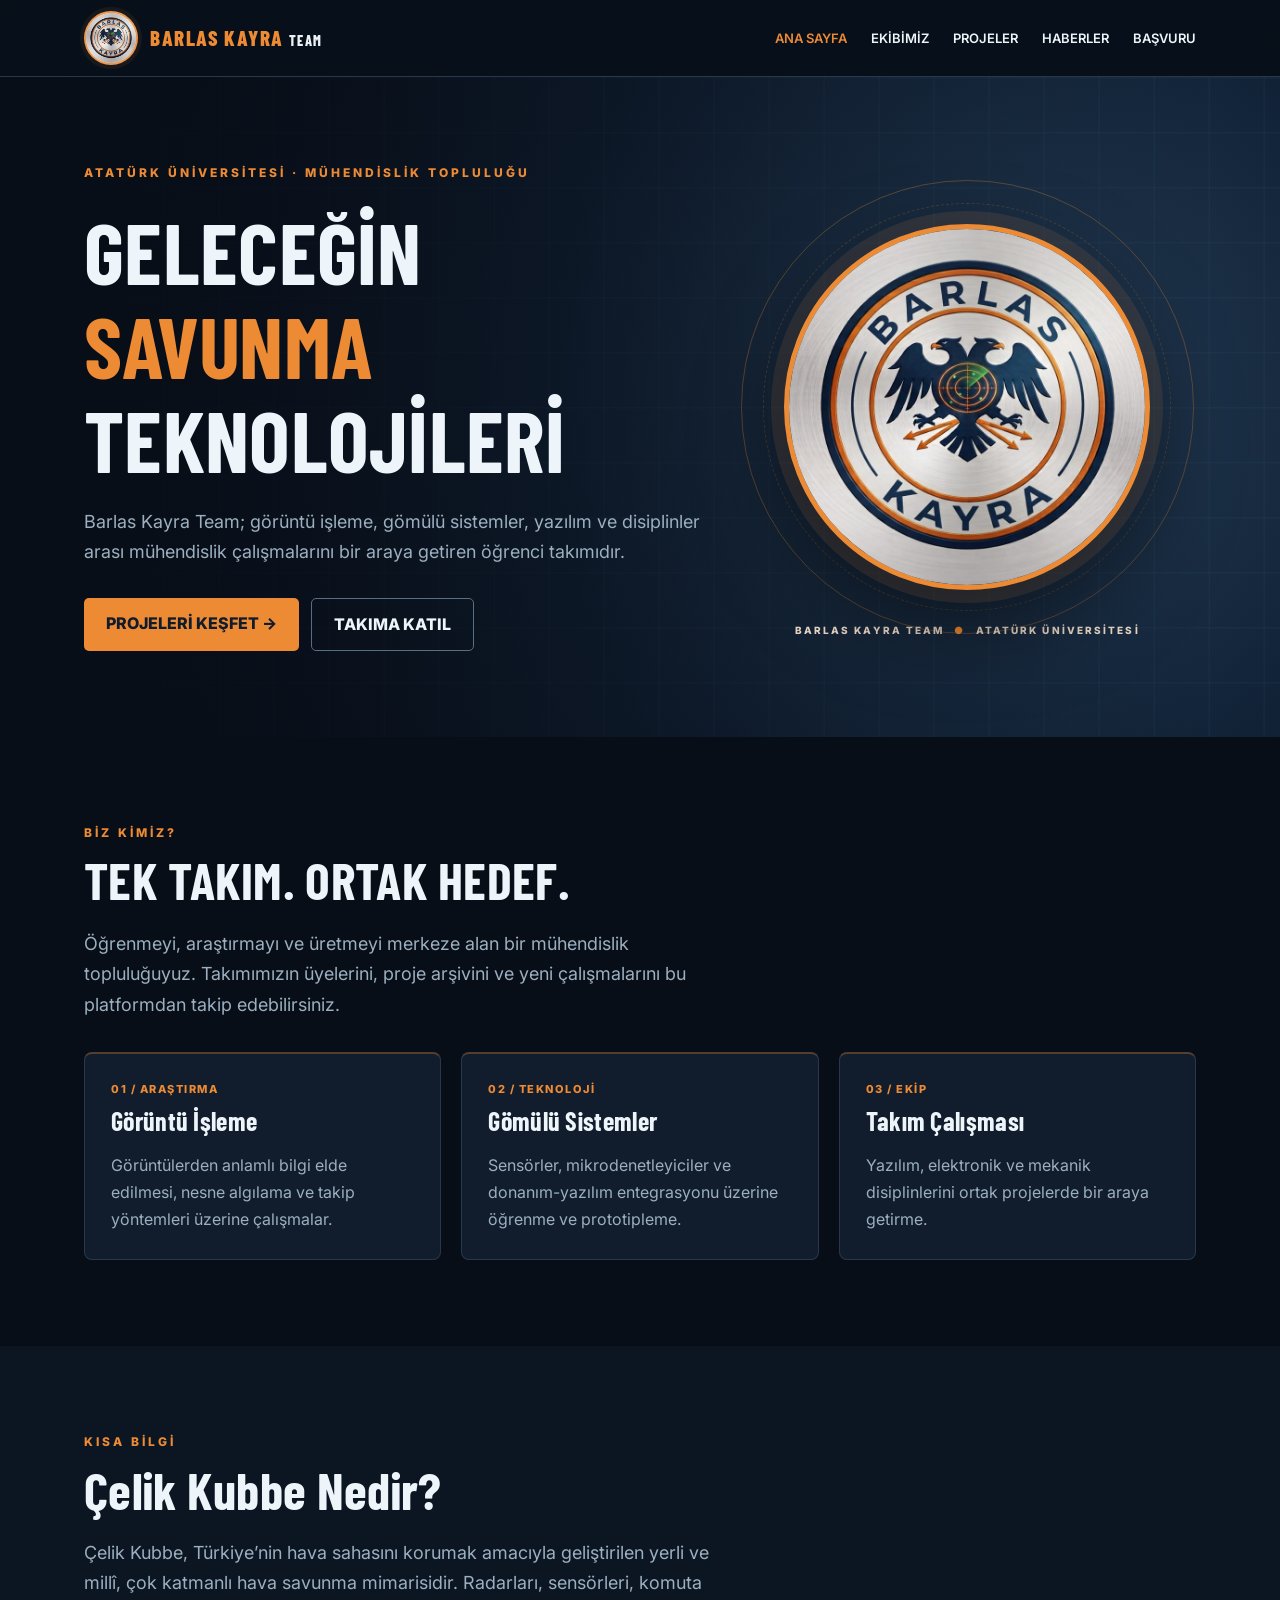
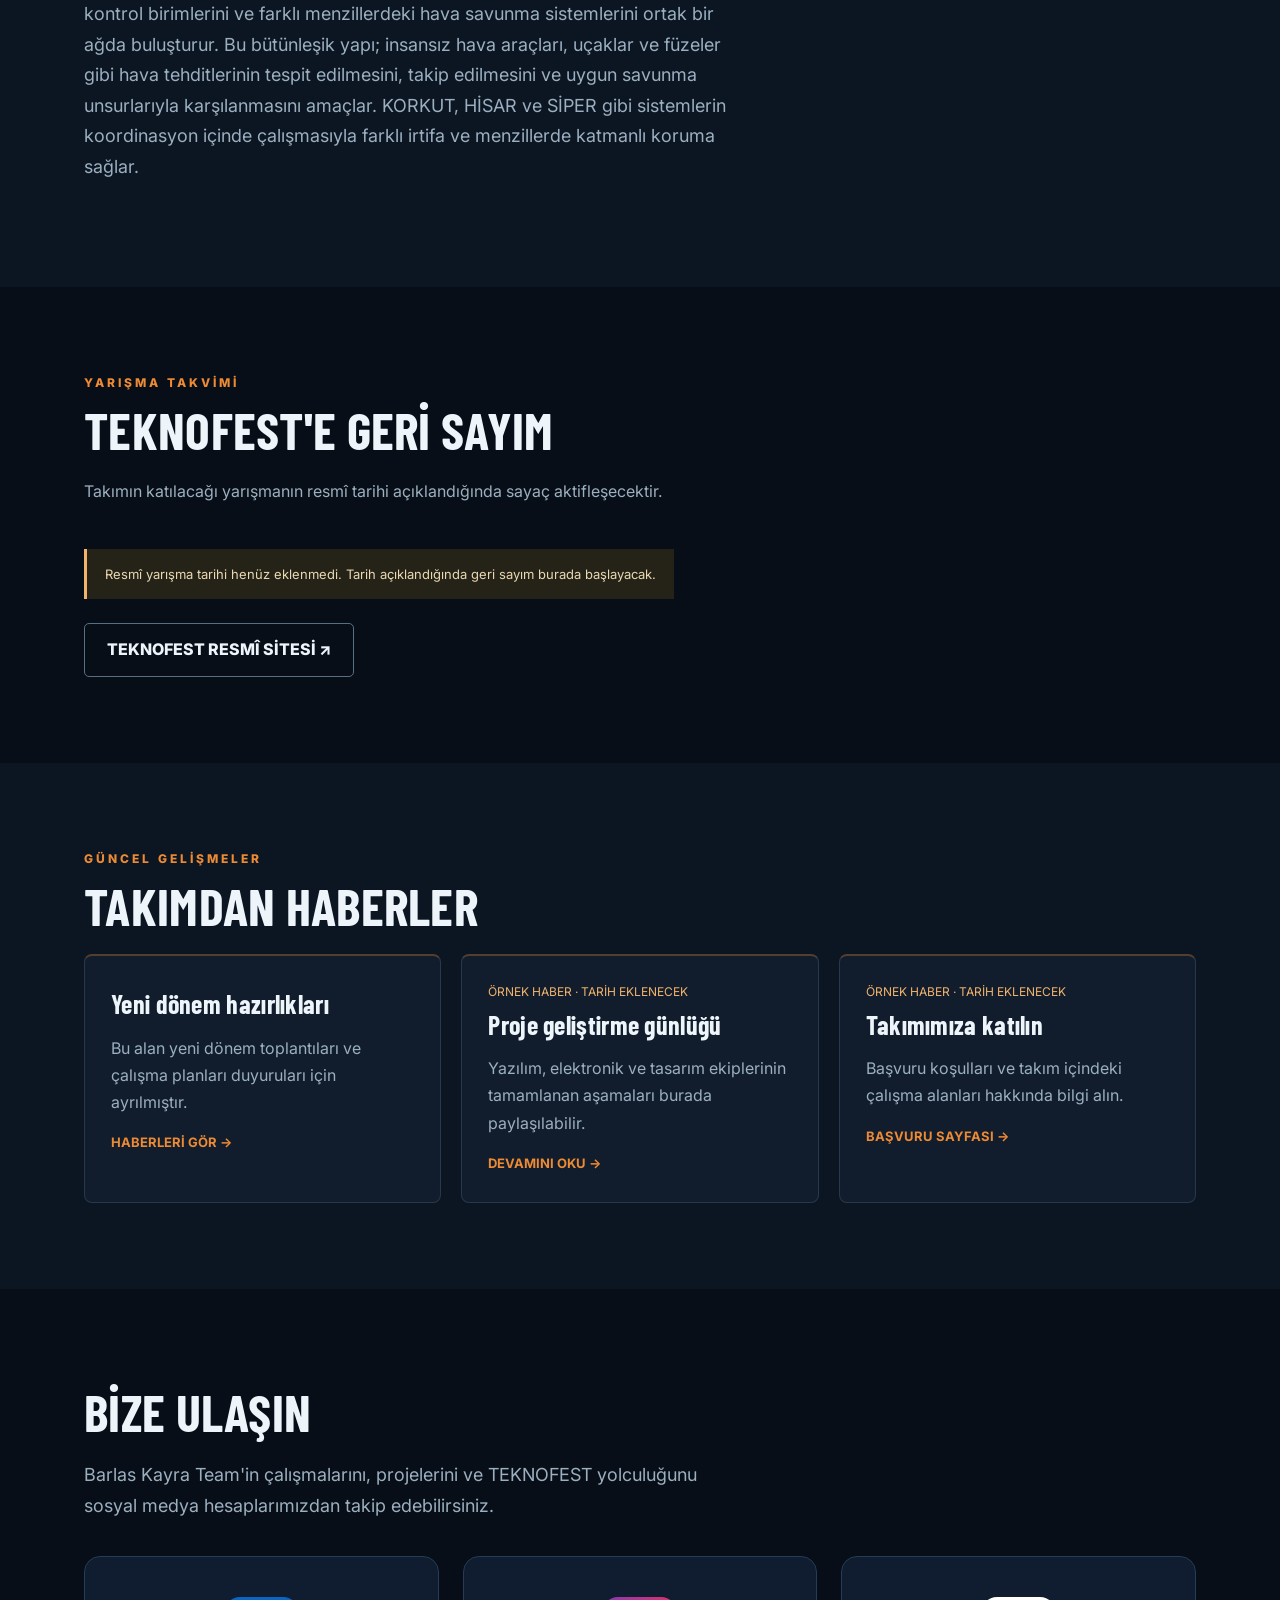
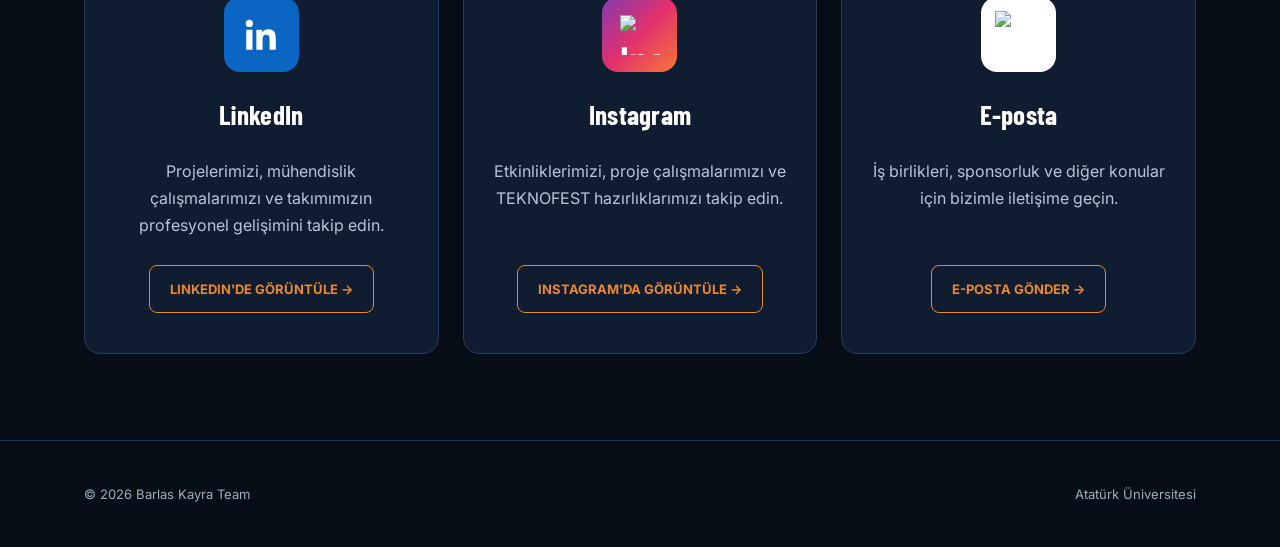
==== commit 01e34f96: "Add files via upload" ====
--- a/index.html
+++ b/index.html
@@ -32,11 +32,24 @@
             </small>
           </span>
         </a>
-        <button aria-controls="nav-links" aria-expanded="false" aria-label="Menüyü aç" class="menu" type="button">
+      <!-- HAMBURGER MENÜSÜ -->
+
+        <button 
+        aria-controls="nav-links" 
+        aria-expanded="false" 
+        aria-label="Menüyü aç"
+         class="menu" 
+         type="button">
           ☰
         </button>
-        <div class="navlinks" id="nav-links">
-          <a aria-current="page" class="active" href="index.html">
+ <!-- kısayollar -->
+        <div 
+        class="navlinks" 
+        id="nav-links">
+          <a 
+          aria-current="page" 
+          class="active" 
+          href="index.html">
             ANA SAYFA
           </a>
           <a href="ekip.html">
@@ -74,21 +87,25 @@
             <p class="lead">
               Barlas Kayra Team; görüntü işleme, gömülü sistemler, yazılım ve disiplinler arası mühendislik çalışmalarını bir araya getiren öğrenci takımıdır.
             </p>
-            <div class="actions">
-              <a class="btn" href="projeler.html">
+            <div 
+            class="actions">
+              <a class="btn" 
+              href="projeler.html">
                 PROJELERİ KEŞFET →
               </a>
-              <a class="btn secondary" href="basvuru.html">
+              <a class="btn secondary" 
+              href="basvuru.html">
                 TAKIMA KATIL
               </a>
             </div>
           </div>
+
           <div class="hero-emblem">
             <span class="emblem-ring emblem-ring-outer">
             </span>
             <span class="emblem-ring emblem-ring-inner">
             </span>
-            <img alt="Barlas Kayra Team: çift başlı kartal ve radar sembollü kulüp logosu" height="510" src="assets/barlas-kayra-logo.webp" width="510"/>
+            <img alt="Barlas Kayra Team kulüp logosu" height="510" src="assets/barlas-kayra-logo.webp" width="510"/>
             <span class="emblem-caption">
               BARLAS KAYRA TEAM
               <b>
@@ -148,6 +165,7 @@
             </article>
           </div>
         </div>
+
       </section>
       <section class="section alt">
         <div class="wrap">
@@ -158,14 +176,12 @@
          Çelik Kubbe Nedir?
           </h2>
           <p class="lead">
-            
-
-Çelik Kubbe, Türkiye’nin hava sahasını korumak amacıyla geliştirilen yerli ve millî, çok katmanlı hava savunma mimarisidir. Radarları, sensörleri, komuta kontrol birimlerini ve farklı menzillerdeki hava savunma sistemlerini ortak bir ağda buluşturur.
-
-Bu bütünleşik yapı; insansız hava araçları, uçaklar ve füzeler gibi hava tehditlerinin tespit edilmesini, takip edilmesini ve uygun savunma unsurlarıyla karşılanmasını amaçlar. KORKUT, HİSAR ve SİPER gibi sistemlerin koordinasyon içinde çalışmasıyla farklı irtifa ve menzillerde katmanlı koruma sağlar.
+            Çelik Kubbe, Türkiye’nin hava sahasını korumak amacıyla geliştirilen yerli ve millî, çok katmanlı hava savunma mimarisidir. Radarları, sensörleri, komuta kontrol birimlerini ve farklı menzillerdeki hava savunma sistemlerini ortak bir ağda buluşturur.
+            Bu bütünleşik yapı; insansız hava araçları, uçaklar ve füzeler gibi hava tehditlerinin tespit edilmesini, takip edilmesini ve uygun savunma unsurlarıyla karşılanmasını amaçlar. KORKUT, HİSAR ve SİPER gibi sistemlerin koordinasyon içinde çalışmasıyla farklı irtifa ve menzillerde katmanlı koruma sağlar.
           </p>
         </div>
       </section>
+
       <section class="section">
         <div class="wrap">
           <div class="eyebrow">
@@ -177,12 +193,19 @@
           <p>
             Takımın katılacağı yarışmanın resmî tarihi açıklandığında sayaç aktifleşecektir.
           </p>
-          <div class="countdown" id="countdown" role="timer">
+          <div 
+          class="countdown" 
+          id="countdown" 
+          role="timer">
           </div>
           <noscript>
             <div class="notice">Geri sayım için JavaScript gerekir.</div>
           </noscript>
-          <a class="btn secondary" href="https://www.teknofest.org/" rel="noopener noreferrer" target="_blank">
+          <a 
+          class="btn secondary" 
+          href="https://www.teknofest.org/"
+           rel="noopener noreferrer"
+            target="_blank">
             TEKNOFEST RESMÎ SİTESİ ↗
           </a>
         </div>
@@ -198,7 +221,7 @@
           <div class="grid">
             <article class="card">
               <div class="meta">
-                ÖRNEK HABER · TARİH EKLENECEK
+                
               </div>
               <h3>
                 Yeni dönem hazırlıkları
@@ -206,7 +229,8 @@
               <p>
                 Bu alan yeni dönem toplantıları ve çalışma planları duyuruları için ayrılmıştır.
               </p>
-              <a class="more" href="haberler.html">
+              <a class="more" 
+              href="haberler.html">
                 HABERLERİ GÖR →
               </a>
             </article>
@@ -220,7 +244,8 @@
               <p>
                 Yazılım, elektronik ve tasarım ekiplerinin tamamlanan aşamaları burada paylaşılabilir.
               </p>
-              <a class="more" href="haberler.html">
+              <a class="more"
+               href="haberler.html">
                 DEVAMINI OKU →
               </a>
             </article>
@@ -234,7 +259,8 @@
               <p>
                 Başvuru koşulları ve takım içindeki çalışma alanları hakkında bilgi alın.
               </p>
-              <a class="more" href="basvuru.html">
+              <a class="more" 
+              href="basvuru.html">
                 BAŞVURU SAYFASI →
               </a>
             </article>
@@ -276,11 +302,11 @@
 
         <a
             class="contact-button"
-            href="https://www.linkedin.com/"
+            href="https://www.linkedin.com/company/145352296/admin/edit/?editPageActiveTab=info"
             target="_blank"
             rel="noopener noreferrer"
-        >
-            LINKEDIN'DE GÖRÜNTÜLE →
+        
+            >LINKEDIN'DE GÖRÜNTÜLE →
         </a>
 
     </article>
@@ -318,11 +344,12 @@
     <article class="contact-card">
 
         <div class="contact-icon gmail">
-            <img
-                src="https://cdn.simpleicons.org/gmail/EA4335"
-                alt="Gmail logosu"
-                loading="lazy"
-            >
+        <img
+  src="https://www.gstatic.com/images/branding/product/2x/gmail_2020q4_48dp.png"
+  alt="Gmail"
+  width="32"
+  height="32"
+>
         </div>
 
         <h3>E-posta</h3>
@@ -348,7 +375,8 @@
 
 <footer>
   <div class="wrap">
-    <p>© <span id="year"></span> Barlas Kayra Team</p>
+    <p>© <span id="year"></span> 
+      Barlas Kayra Team</p>
     <p>Atatürk Üniversitesi</p>
   </div>
 </footer>
